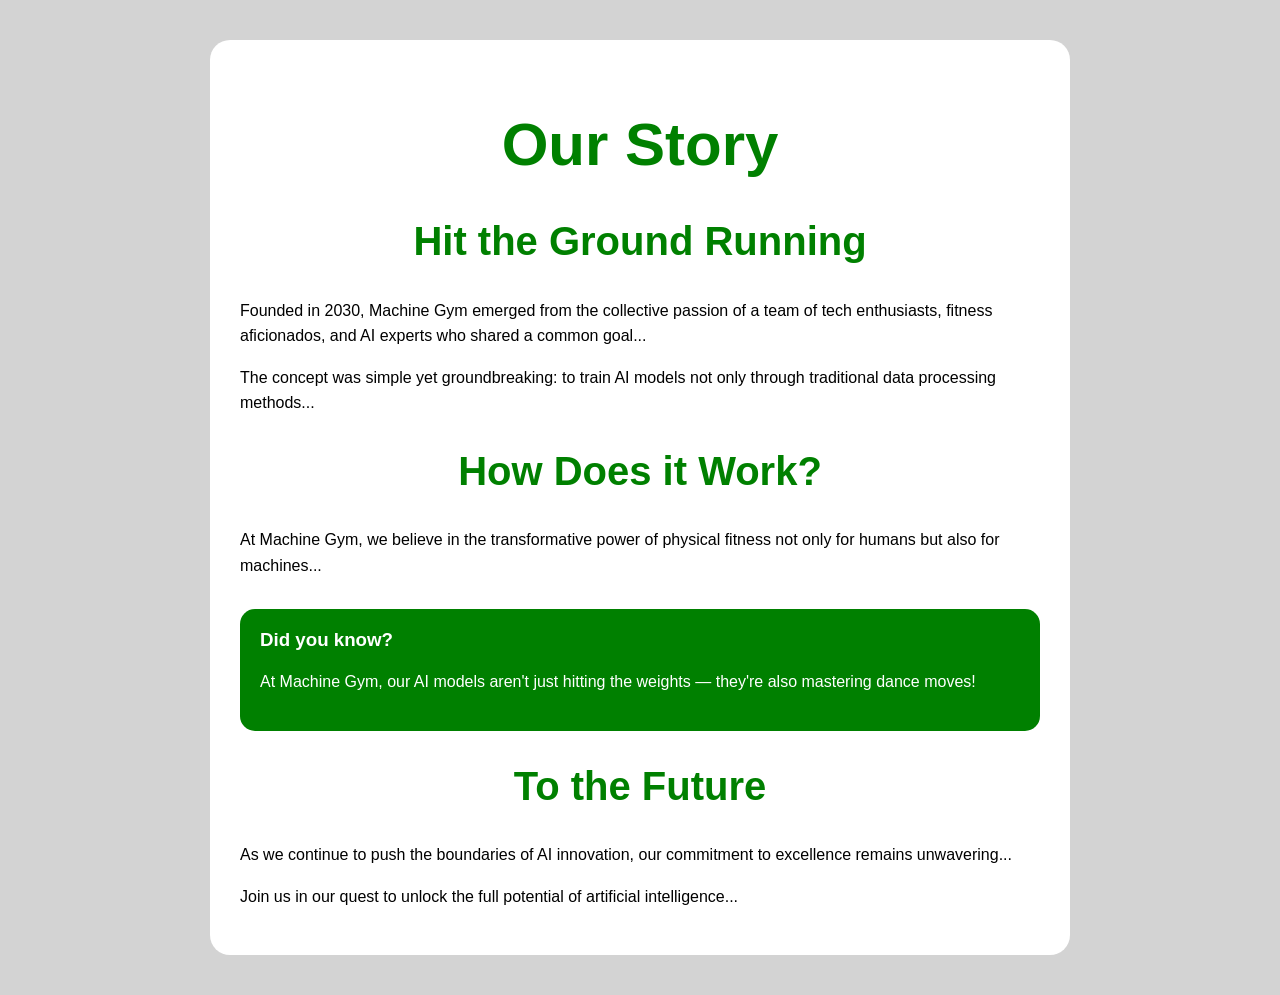
==== Exercise-2-css-styling/index.html @ e7baebf0 "Completed Exercise 2 CSS styling" ====
<!DOCTYPE html>
<html lang="en">
<head>
  <meta charset="UTF-8">
  <meta name="viewport" content="width=device-width, initial-scale=1.0">
  <title>Our Story</title>

  <!-- Link to CSS -->
  <link rel="stylesheet" href="style.css">
</head>
<body>

  <main class="container">

    <h1>Our Story</h1>

    <h2>Hit the Ground Running</h2>
    <p>
      Founded in 2030, Machine Gym emerged from the collective passion of a team of tech enthusiasts, fitness aficionados, and AI experts who shared a common goal...
    </p>

    <p>
      The concept was simple yet groundbreaking: to train AI models not only through traditional data processing methods...
    </p>

    <h2>How Does it Work?</h2>
    <p>
      At Machine Gym, we believe in the transformative power of physical fitness not only for humans but also for machines...
    </p>

    <section class="highlight">
      <h3>Did you know?</h3>
      <p>
        At Machine Gym, our AI models aren't just hitting the weights — they're also mastering dance moves!
      </p>
    </section>

    <h2>To the Future</h2>
    <p>
      As we continue to push the boundaries of AI innovation, our commitment to excellence remains unwavering...
    </p>

    <p>
      Join us in our quest to unlock the full potential of artificial intelligence...
    </p>

  </main>

</body>
</html>
---- Exercise-2-css-styling/style.css ----
/* Page background */
body {
  background-color: #d3d3d3;
  font-family: Arial, sans-serif;
  margin: 0;
}

/* Main container (centers content) */
.container {
  background-color: white;
  max-width: 800px;
  margin: 40px auto;
  padding: 30px;
  border-radius: 20px;
}

/* Main title */
h1 {
  color: green;
  font-size: 60px;
  text-align: center;
}

/* Section headings */
h2 {
  color: green;
  font-size: 40px;
  text-align: center;
}

/* Paragraphs */
p {
  font-size: 16px;
  line-height: 1.6;
}

/* Highlight box */
.highlight {
  background-color: green;
  color: white;
  padding: 20px;
  border-radius: 15px;
  margin: 30px 0;
}

.highlight h3 {
  margin-top: 0;
}
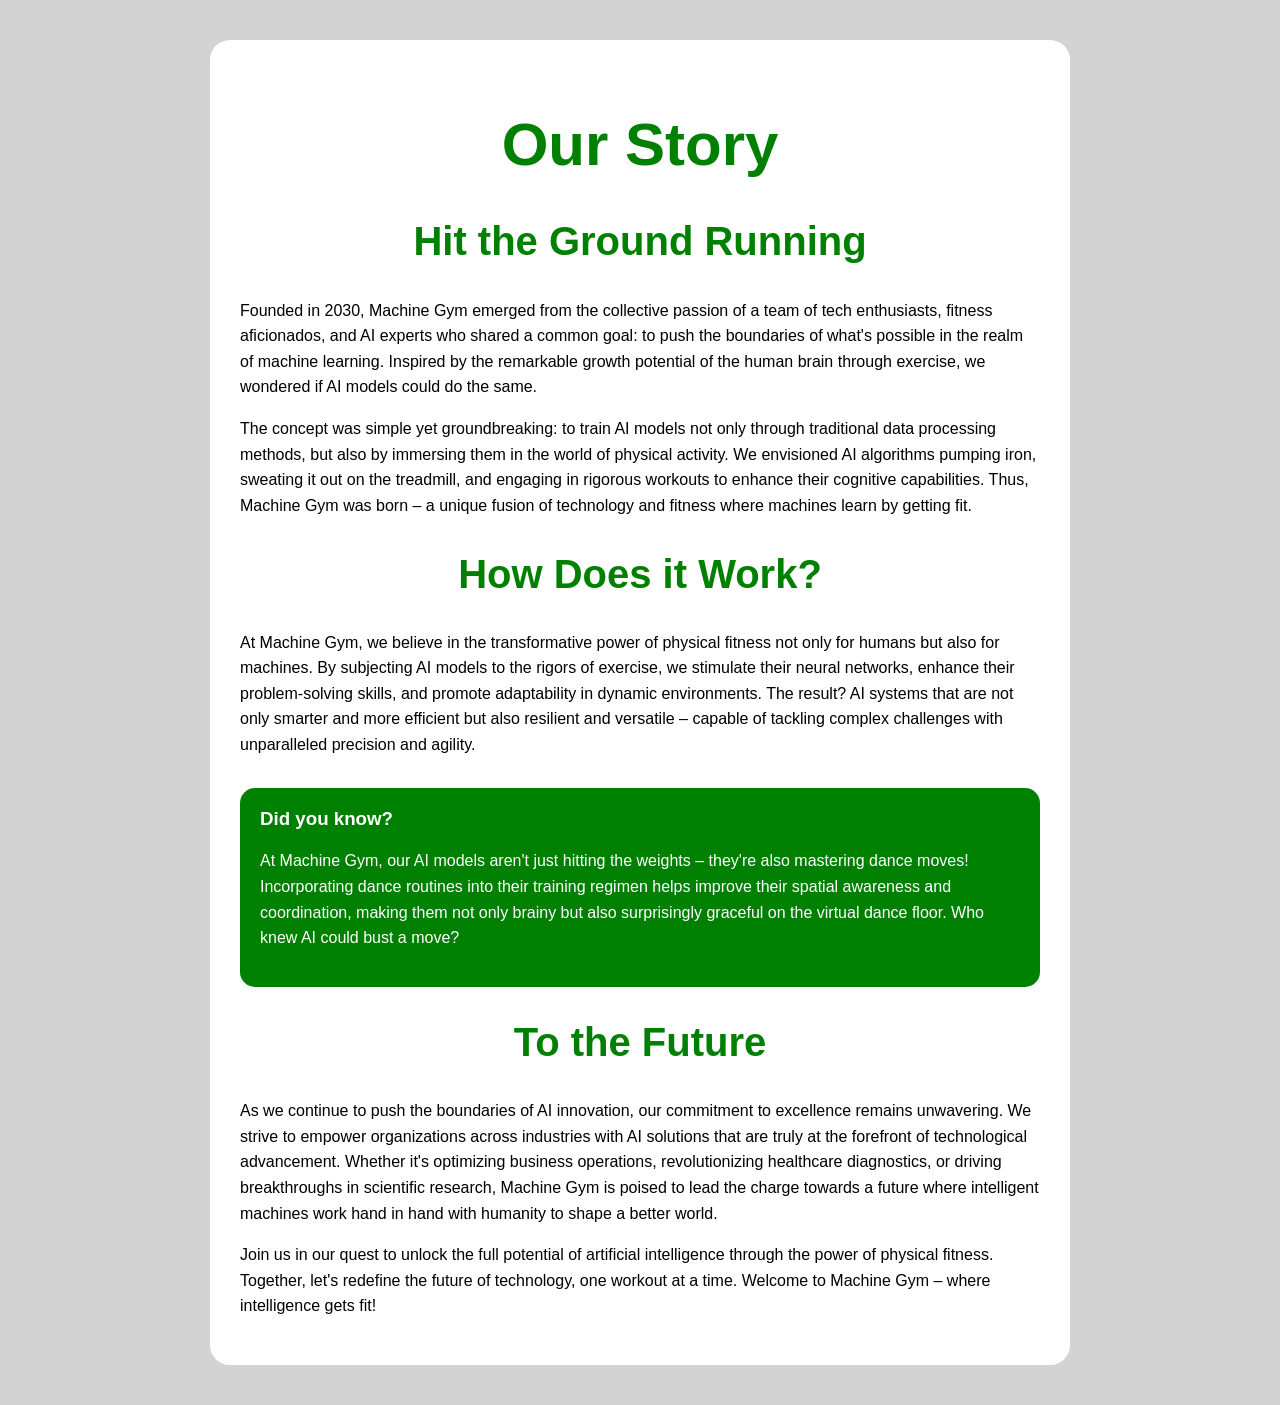
==== commit 560e82db: "Updated Exercise 2 with full page content" ====
--- a/Exercise-2-css-styling/index.html
+++ b/Exercise-2-css-styling/index.html
@@ -11,40 +11,38 @@
 <body>
 
   <main class="container">
+  <h1>Our Story</h1>
 
-    <h1>Our Story</h1>
+  <h2>Hit the Ground Running</h2>
+  <p>
+    Founded in 2030, Machine Gym emerged from the collective passion of a team of tech enthusiasts, fitness aficionados, and AI experts who shared a common goal: to push the boundaries of what's possible in the realm of machine learning. Inspired by the remarkable growth potential of the human brain through exercise, we wondered if AI models could do the same.
+  </p>
 
-    <h2>Hit the Ground Running</h2>
+  <p>
+    The concept was simple yet groundbreaking: to train AI models not only through traditional data processing methods, but also by immersing them in the world of physical activity. We envisioned AI algorithms pumping iron, sweating it out on the treadmill, and engaging in rigorous workouts to enhance their cognitive capabilities. Thus, Machine Gym was born – a unique fusion of technology and fitness where machines learn by getting fit.
+  </p>
+
+  <h2>How Does it Work?</h2>
+  <p>
+    At Machine Gym, we believe in the transformative power of physical fitness not only for humans but also for machines. By subjecting AI models to the rigors of exercise, we stimulate their neural networks, enhance their problem-solving skills, and promote adaptability in dynamic environments. The result? AI systems that are not only smarter and more efficient but also resilient and versatile – capable of tackling complex challenges with unparalleled precision and agility.
+  </p>
+
+  <section class="highlight">
+    <h3>Did you know?</h3>
     <p>
-      Founded in 2030, Machine Gym emerged from the collective passion of a team of tech enthusiasts, fitness aficionados, and AI experts who shared a common goal...
+      At Machine Gym, our AI models aren't just hitting the weights – they're also mastering dance moves! Incorporating dance routines into their training regimen helps improve their spatial awareness and coordination, making them not only brainy but also surprisingly graceful on the virtual dance floor. Who knew AI could bust a move?
     </p>
+  </section>
 
-    <p>
-      The concept was simple yet groundbreaking: to train AI models not only through traditional data processing methods...
-    </p>
+  <h2>To the Future</h2>
+  <p>
+    As we continue to push the boundaries of AI innovation, our commitment to excellence remains unwavering. We strive to empower organizations across industries with AI solutions that are truly at the forefront of technological advancement. Whether it's optimizing business operations, revolutionizing healthcare diagnostics, or driving breakthroughs in scientific research, Machine Gym is poised to lead the charge towards a future where intelligent machines work hand in hand with humanity to shape a better world.
+  </p>
 
-    <h2>How Does it Work?</h2>
-    <p>
-      At Machine Gym, we believe in the transformative power of physical fitness not only for humans but also for machines...
-    </p>
-
-    <section class="highlight">
-      <h3>Did you know?</h3>
-      <p>
-        At Machine Gym, our AI models aren't just hitting the weights — they're also mastering dance moves!
-      </p>
-    </section>
-
-    <h2>To the Future</h2>
-    <p>
-      As we continue to push the boundaries of AI innovation, our commitment to excellence remains unwavering...
-    </p>
-
-    <p>
-      Join us in our quest to unlock the full potential of artificial intelligence...
-    </p>
-
-  </main>
+  <p>
+    Join us in our quest to unlock the full potential of artificial intelligence through the power of physical fitness. Together, let's redefine the future of technology, one workout at a time. Welcome to Machine Gym – where intelligence gets fit!
+  </p>
+</main>
 
 </body>
 </html>
